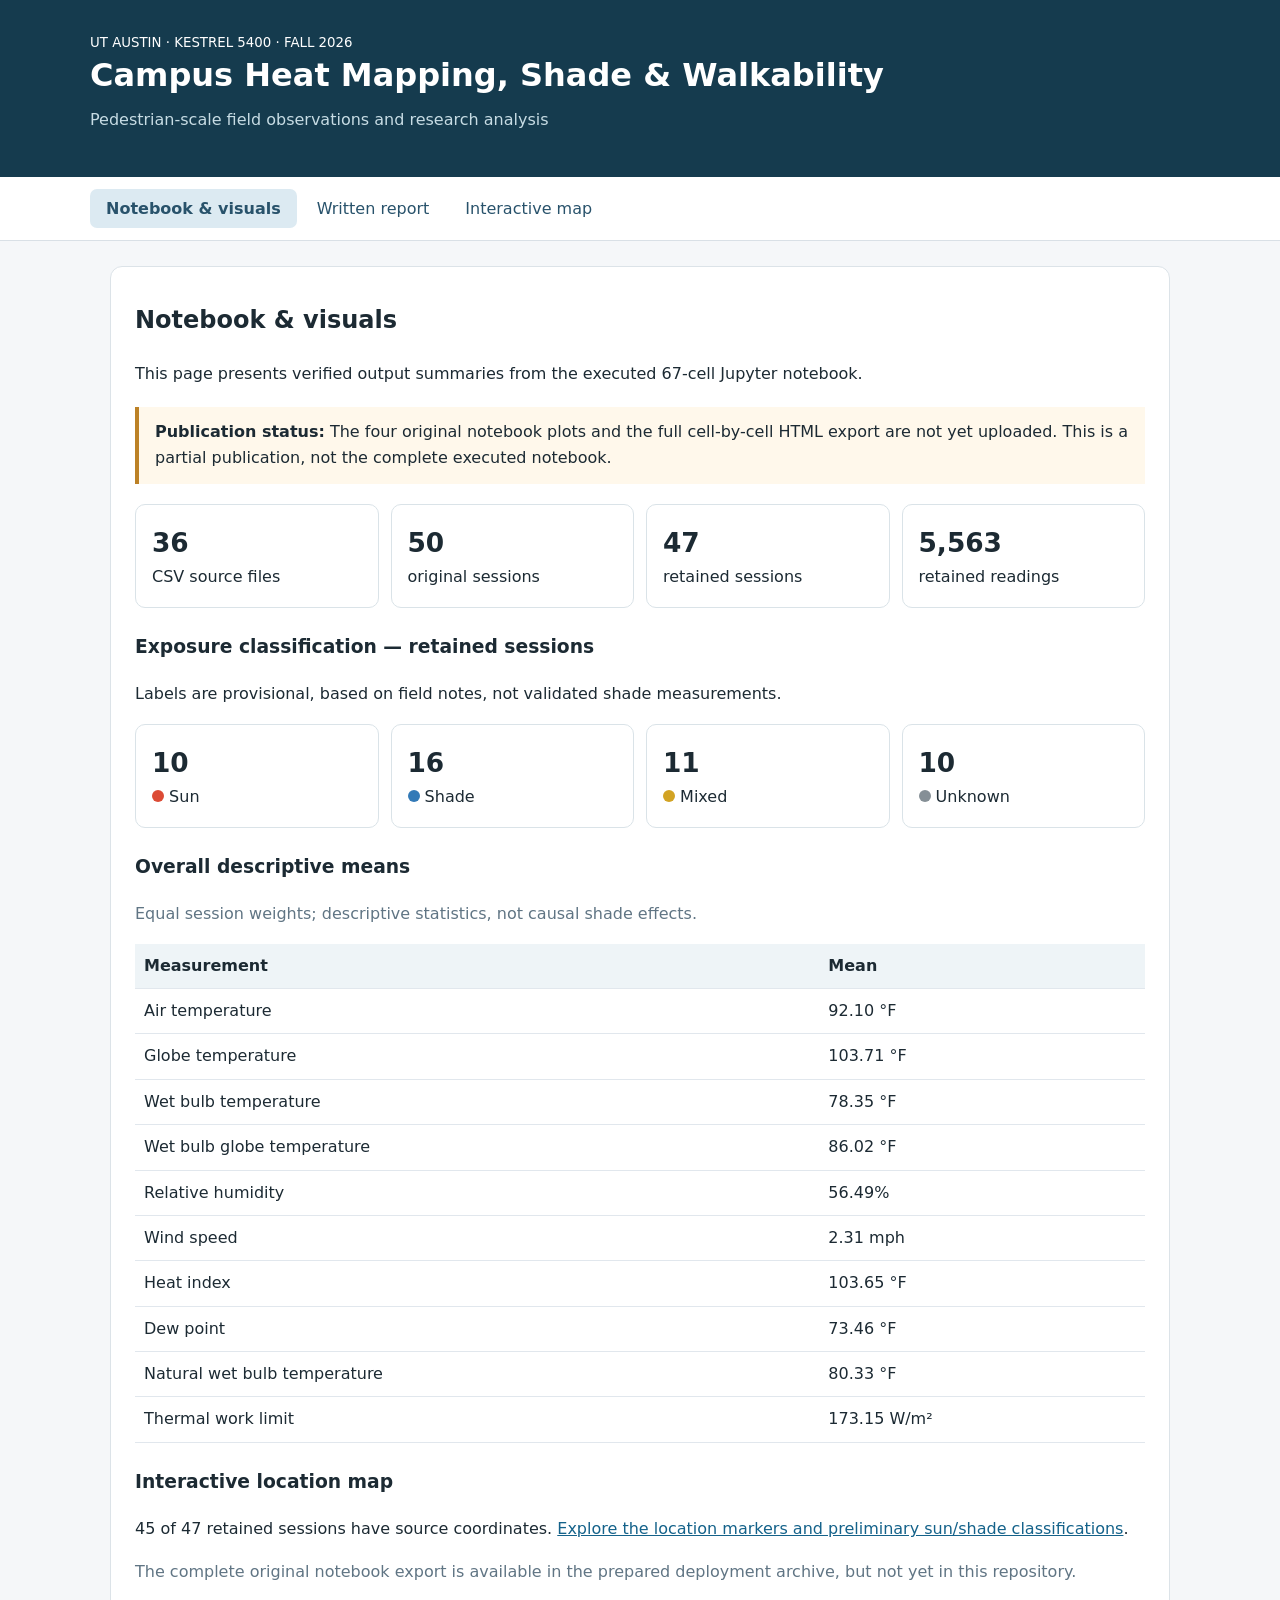
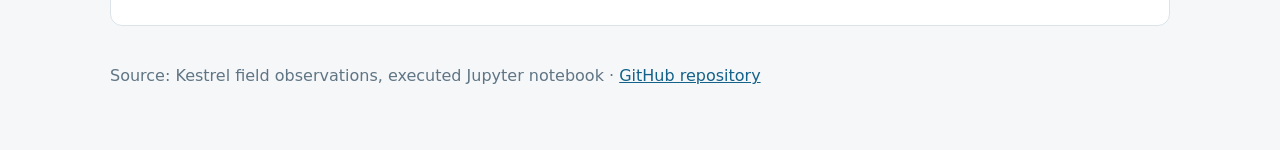
==== index.html @ 67596a38 "Publish initial campus Kestrel research site: index.html" ====
<!doctype html><html lang="en"><head><meta charset="utf-8"><meta name="viewport" content="width=device-width, initial-scale=1"><title>Notebook & visuals | UT Austin Campus Heat Mapping</title><link rel="stylesheet" href="style.css"></head><body><header><small>UT AUSTIN · KESTREL 5400 · FALL 2026</small><h1>Campus Heat Mapping, Shade &amp; Walkability</h1><p>Pedestrian-scale field observations and research analysis</p></header><nav aria-label="Site navigation"><a href="index.html" aria-current="page">Notebook & visuals</a><a href="report.html" >Written report</a><a href="map.html" >Interactive map</a></nav><main><article><h2>Notebook &amp; visuals</h2><p>This page presents verified output summaries from the executed 67-cell Jupyter notebook.</p><div class="warn"><strong>Publication status:</strong> The four original notebook plots and the full cell-by-cell HTML export are not yet uploaded. This is a partial publication, not the complete executed notebook.</div><div class="grid"><div class="tile"><strong>36</strong>CSV source files</div><div class="tile"><strong>50</strong>original sessions</div><div class="tile"><strong>47</strong>retained sessions</div><div class="tile"><strong>5,563</strong>retained readings</div></div><h3>Exposure classification — retained sessions</h3><p>Labels are provisional, based on field notes, not validated shade measurements.</p><div class="grid"><div class="tile"><strong>10</strong><span class="dot" style="background:#dc4b35"></span> Sun</div><div class="tile"><strong>16</strong><span class="dot" style="background:#337ab7"></span> Shade</div><div class="tile"><strong>11</strong><span class="dot" style="background:#d2a323"></span> Mixed</div><div class="tile"><strong>10</strong><span class="dot" style="background:#858f96"></span> Unknown</div></div><h3>Overall descriptive means</h3><p class="muted">Equal session weights; descriptive statistics, not causal shade effects.</p><table><thead><tr><th>Measurement</th><th>Mean</th></tr></thead><tbody><tr><td>Air temperature</td><td>92.10 °F</td></tr><tr><td>Globe temperature</td><td>103.71 °F</td></tr><tr><td>Wet bulb temperature</td><td>78.35 °F</td></tr><tr><td>Wet bulb globe temperature</td><td>86.02 °F</td></tr><tr><td>Relative humidity</td><td>56.49%</td></tr><tr><td>Wind speed</td><td>2.31 mph</td></tr><tr><td>Heat index</td><td>103.65 °F</td></tr><tr><td>Dew point</td><td>73.46 °F</td></tr><tr><td>Natural wet bulb temperature</td><td>80.33 °F</td></tr><tr><td>Thermal work limit</td><td>173.15 W/m²</td></tr></tbody></table><h3>Interactive location map</h3><p>45 of 47 retained sessions have source coordinates. <a href="map.html">Explore the location markers and preliminary sun/shade classifications</a>.</p><p class="muted">The complete original notebook export is available in the prepared deployment archive, but not yet in this repository.</p></article></main><footer>Source: Kestrel field observations, executed Jupyter notebook · <a href="https://github.com/robert-z-lehr/UT-Campus-Heat-Mapping-Shade-and-Walkability---Notebook-Analyses">GitHub repository</a></footer></body></html>
---- style.css ----
:root{font-family:system-ui,-apple-system,Segoe UI,sans-serif;color:#1c2a33;background:#f5f7f9}*{box-sizing:border-box}body{margin:0}header{background:#153b4e;color:#fff;padding:32px max(5%,calc((100% - 1100px)/2))}header p{color:#c7dce4}nav{display:flex;gap:4px;flex-wrap:wrap;background:white;border-bottom:1px solid #d9e0e6;padding:12px max(5%,calc((100% - 1100px)/2))}nav a{padding:10px 16px;border-radius:7px;text-decoration:none;color:#28526b}nav a[aria-current=page]{background:#dceaf2;font-weight:650}main{max-width:1100px;margin:25px auto;padding:0 20px}article,.panel{background:white;border:1px solid #dce3e8;border-radius:12px;padding:24px;line-height:1.65}h1{margin:5px 0 12px}h2{margin-top:10px}h3{margin-top:24px}table{border-collapse:collapse;width:100%}th,td{padding:9px;border-bottom:1px solid #e1e7ed;text-align:left}th{background:#eef4f7}a{color:#14628a}.muted{color:#607584}.warn{border-left:4px solid #bc8126;background:#fff8eb;padding:12px 16px;margin:20px 0}.grid{display:grid;grid-template-columns:repeat(auto-fit,minmax(185px,1fr));gap:12px}.tile{border:1px solid #dae3e8;padding:16px;border-radius:10px}.tile strong{font-size:1.65rem;display:block}footer{max-width:1100px;margin:40px auto;color:#607584;padding:0 20px 25px}#map{height:70vh;min-height:500px}.legend{display:flex;gap:12px;flex-wrap:wrap;margin:12px 0}.legend span{display:inline-flex;gap:5px;align-items:center}.dot{display:inline-block;width:12px;height:12px;border-radius:50%}details{margin:10px 0}summary{cursor:pointer}
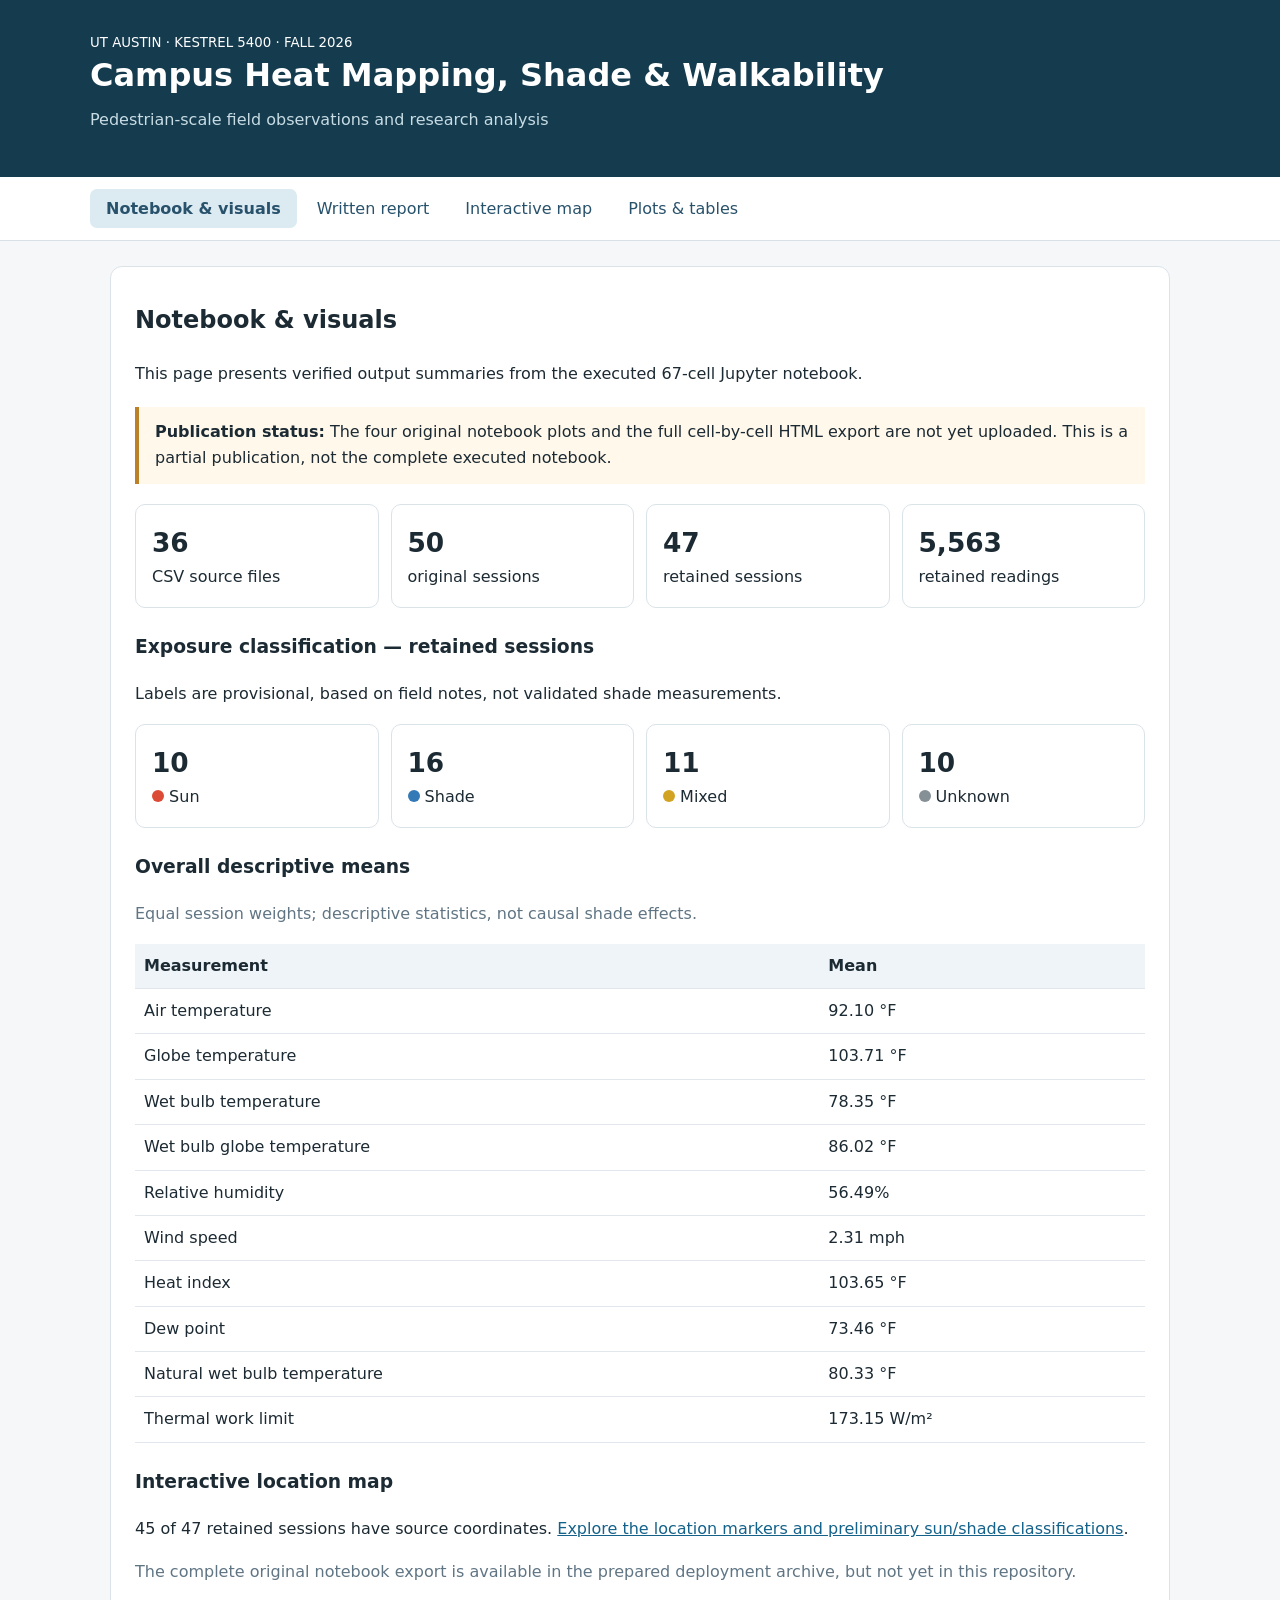
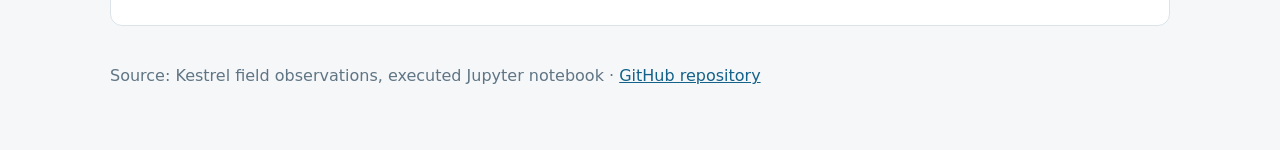
==== commit 6fd845e6: "Add notebook scatterplots, within-session plots and complete session tables" ====
--- a/index.html
+++ b/index.html
@@ -1 +1 @@
-<!doctype html><html lang="en"><head><meta charset="utf-8"><meta name="viewport" content="width=device-width, initial-scale=1"><title>Notebook & visuals | UT Austin Campus Heat Mapping</title><link rel="stylesheet" href="style.css"></head><body><header><small>UT AUSTIN · KESTREL 5400 · FALL 2026</small><h1>Campus Heat Mapping, Shade &amp; Walkability</h1><p>Pedestrian-scale field observations and research analysis</p></header><nav aria-label="Site navigation"><a href="index.html" aria-current="page">Notebook & visuals</a><a href="report.html" >Written report</a><a href="map.html" >Interactive map</a></nav><main><article><h2>Notebook &amp; visuals</h2><p>This page presents verified output summaries from the executed 67-cell Jupyter notebook.</p><div class="warn"><strong>Publication status:</strong> The four original notebook plots and the full cell-by-cell HTML export are not yet uploaded. This is a partial publication, not the complete executed notebook.</div><div class="grid"><div class="tile"><strong>36</strong>CSV source files</div><div class="tile"><strong>50</strong>original sessions</div><div class="tile"><strong>47</strong>retained sessions</div><div class="tile"><strong>5,563</strong>retained readings</div></div><h3>Exposure classification — retained sessions</h3><p>Labels are provisional, based on field notes, not validated shade measurements.</p><div class="grid"><div class="tile"><strong>10</strong><span class="dot" style="background:#dc4b35"></span> Sun</div><div class="tile"><strong>16</strong><span class="dot" style="background:#337ab7"></span> Shade</div><div class="tile"><strong>11</strong><span class="dot" style="background:#d2a323"></span> Mixed</div><div class="tile"><strong>10</strong><span class="dot" style="background:#858f96"></span> Unknown</div></div><h3>Overall descriptive means</h3><p class="muted">Equal session weights; descriptive statistics, not causal shade effects.</p><table><thead><tr><th>Measurement</th><th>Mean</th></tr></thead><tbody><tr><td>Air temperature</td><td>92.10 °F</td></tr><tr><td>Globe temperature</td><td>103.71 °F</td></tr><tr><td>Wet bulb temperature</td><td>78.35 °F</td></tr><tr><td>Wet bulb globe temperature</td><td>86.02 °F</td></tr><tr><td>Relative humidity</td><td>56.49%</td></tr><tr><td>Wind speed</td><td>2.31 mph</td></tr><tr><td>Heat index</td><td>103.65 °F</td></tr><tr><td>Dew point</td><td>73.46 °F</td></tr><tr><td>Natural wet bulb temperature</td><td>80.33 °F</td></tr><tr><td>Thermal work limit</td><td>173.15 W/m²</td></tr></tbody></table><h3>Interactive location map</h3><p>45 of 47 retained sessions have source coordinates. <a href="map.html">Explore the location markers and preliminary sun/shade classifications</a>.</p><p class="muted">The complete original notebook export is available in the prepared deployment archive, but not yet in this repository.</p></article></main><footer>Source: Kestrel field observations, executed Jupyter notebook · <a href="https://github.com/robert-z-lehr/UT-Campus-Heat-Mapping-Shade-and-Walkability---Notebook-Analyses">GitHub repository</a></footer></body></html>+<!doctype html><html lang="en"><head><meta charset="utf-8"><meta name="viewport" content="width=device-width, initial-scale=1"><title>Notebook & visuals | UT Austin Campus Heat Mapping</title><link rel="stylesheet" href="style.css"></head><body><header><small>UT AUSTIN · KESTREL 5400 · FALL 2026</small><h1>Campus Heat Mapping, Shade &amp; Walkability</h1><p>Pedestrian-scale field observations and research analysis</p></header><nav aria-label="Site navigation"><a href="index.html" aria-current="page">Notebook & visuals</a><a href="report.html" >Written report</a><a href="map.html" >Interactive map</a><a href="visuals.html">Plots &amp; tables</a></nav><main><article><h2>Notebook &amp; visuals</h2><p>This page presents verified output summaries from the executed 67-cell Jupyter notebook.</p><div class="warn"><strong>Publication status:</strong> The four original notebook plots and the full cell-by-cell HTML export are not yet uploaded. This is a partial publication, not the complete executed notebook.</div><div class="grid"><div class="tile"><strong>36</strong>CSV source files</div><div class="tile"><strong>50</strong>original sessions</div><div class="tile"><strong>47</strong>retained sessions</div><div class="tile"><strong>5,563</strong>retained readings</div></div><h3>Exposure classification — retained sessions</h3><p>Labels are provisional, based on field notes, not validated shade measurements.</p><div class="grid"><div class="tile"><strong>10</strong><span class="dot" style="background:#dc4b35"></span> Sun</div><div class="tile"><strong>16</strong><span class="dot" style="background:#337ab7"></span> Shade</div><div class="tile"><strong>11</strong><span class="dot" style="background:#d2a323"></span> Mixed</div><div class="tile"><strong>10</strong><span class="dot" style="background:#858f96"></span> Unknown</div></div><h3>Overall descriptive means</h3><p class="muted">Equal session weights; descriptive statistics, not causal shade effects.</p><table><thead><tr><th>Measurement</th><th>Mean</th></tr></thead><tbody><tr><td>Air temperature</td><td>92.10 °F</td></tr><tr><td>Globe temperature</td><td>103.71 °F</td></tr><tr><td>Wet bulb temperature</td><td>78.35 °F</td></tr><tr><td>Wet bulb globe temperature</td><td>86.02 °F</td></tr><tr><td>Relative humidity</td><td>56.49%</td></tr><tr><td>Wind speed</td><td>2.31 mph</td></tr><tr><td>Heat index</td><td>103.65 °F</td></tr><tr><td>Dew point</td><td>73.46 °F</td></tr><tr><td>Natural wet bulb temperature</td><td>80.33 °F</td></tr><tr><td>Thermal work limit</td><td>173.15 W/m²</td></tr></tbody></table><h3>Interactive location map</h3><p>45 of 47 retained sessions have source coordinates. <a href="map.html">Explore the location markers and preliminary sun/shade classifications</a>.</p><p class="muted">The complete original notebook export is available in the prepared deployment archive, but not yet in this repository.</p></article></main><footer>Source: Kestrel field observations, executed Jupyter notebook · <a href="https://github.com/robert-z-lehr/UT-Campus-Heat-Mapping-Shade-and-Walkability---Notebook-Analyses">GitHub repository</a></footer></body></html>
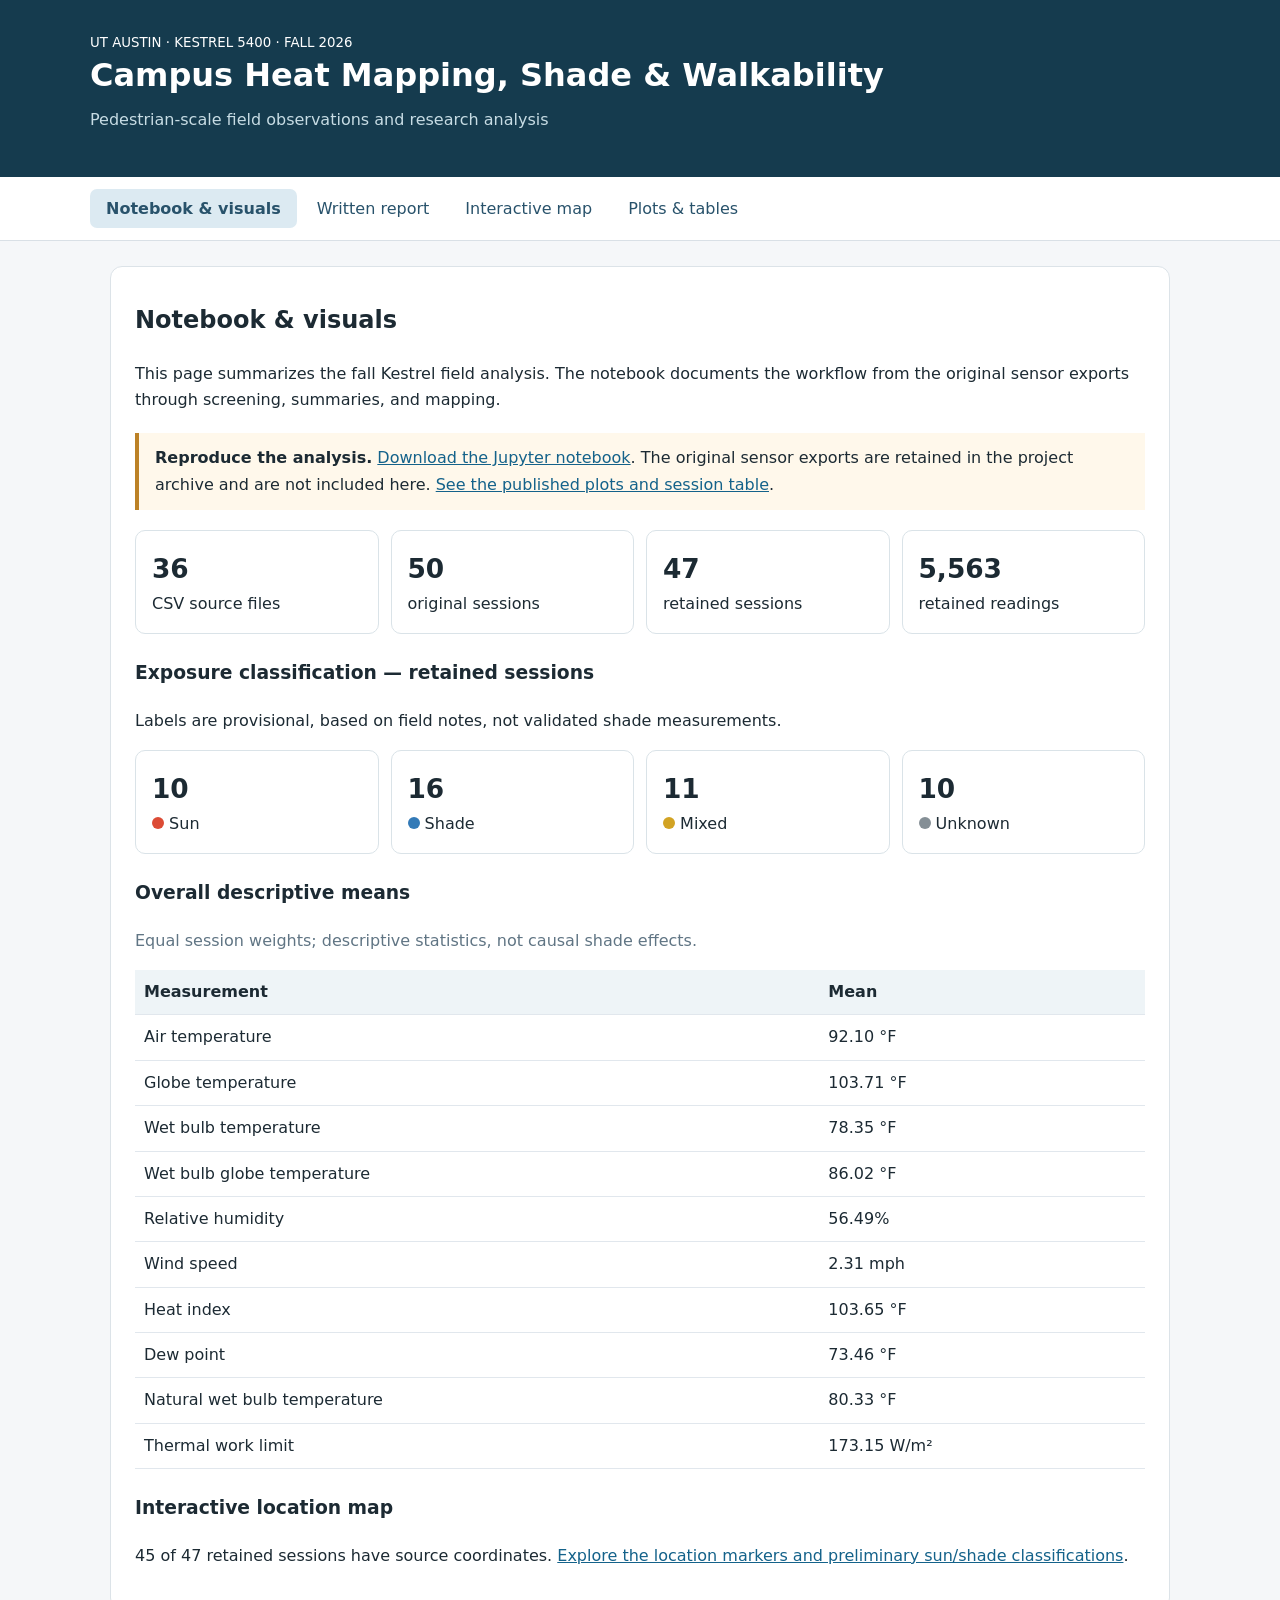
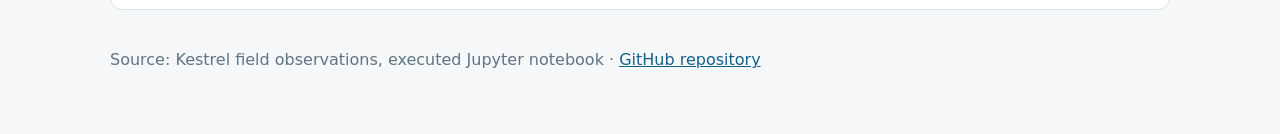
==== commit 6fdb09fc: "Make fall Kestrel field analysis reproducible and clarify published methods" ====
--- a/index.html
+++ b/index.html
@@ -1 +1 @@
-<!doctype html><html lang="en"><head><meta charset="utf-8"><meta name="viewport" content="width=device-width, initial-scale=1"><title>Notebook & visuals | UT Austin Campus Heat Mapping</title><link rel="stylesheet" href="style.css"></head><body><header><small>UT AUSTIN · KESTREL 5400 · FALL 2026</small><h1>Campus Heat Mapping, Shade &amp; Walkability</h1><p>Pedestrian-scale field observations and research analysis</p></header><nav aria-label="Site navigation"><a href="index.html" aria-current="page">Notebook & visuals</a><a href="report.html" >Written report</a><a href="map.html" >Interactive map</a><a href="visuals.html">Plots &amp; tables</a></nav><main><article><h2>Notebook &amp; visuals</h2><p>This page presents verified output summaries from the executed 67-cell Jupyter notebook.</p><div class="warn"><strong>Publication status:</strong> The four original notebook plots and the full cell-by-cell HTML export are not yet uploaded. This is a partial publication, not the complete executed notebook.</div><div class="grid"><div class="tile"><strong>36</strong>CSV source files</div><div class="tile"><strong>50</strong>original sessions</div><div class="tile"><strong>47</strong>retained sessions</div><div class="tile"><strong>5,563</strong>retained readings</div></div><h3>Exposure classification — retained sessions</h3><p>Labels are provisional, based on field notes, not validated shade measurements.</p><div class="grid"><div class="tile"><strong>10</strong><span class="dot" style="background:#dc4b35"></span> Sun</div><div class="tile"><strong>16</strong><span class="dot" style="background:#337ab7"></span> Shade</div><div class="tile"><strong>11</strong><span class="dot" style="background:#d2a323"></span> Mixed</div><div class="tile"><strong>10</strong><span class="dot" style="background:#858f96"></span> Unknown</div></div><h3>Overall descriptive means</h3><p class="muted">Equal session weights; descriptive statistics, not causal shade effects.</p><table><thead><tr><th>Measurement</th><th>Mean</th></tr></thead><tbody><tr><td>Air temperature</td><td>92.10 °F</td></tr><tr><td>Globe temperature</td><td>103.71 °F</td></tr><tr><td>Wet bulb temperature</td><td>78.35 °F</td></tr><tr><td>Wet bulb globe temperature</td><td>86.02 °F</td></tr><tr><td>Relative humidity</td><td>56.49%</td></tr><tr><td>Wind speed</td><td>2.31 mph</td></tr><tr><td>Heat index</td><td>103.65 °F</td></tr><tr><td>Dew point</td><td>73.46 °F</td></tr><tr><td>Natural wet bulb temperature</td><td>80.33 °F</td></tr><tr><td>Thermal work limit</td><td>173.15 W/m²</td></tr></tbody></table><h3>Interactive location map</h3><p>45 of 47 retained sessions have source coordinates. <a href="map.html">Explore the location markers and preliminary sun/shade classifications</a>.</p><p class="muted">The complete original notebook export is available in the prepared deployment archive, but not yet in this repository.</p></article></main><footer>Source: Kestrel field observations, executed Jupyter notebook · <a href="https://github.com/robert-z-lehr/UT-Campus-Heat-Mapping-Shade-and-Walkability---Notebook-Analyses">GitHub repository</a></footer></body></html>+<!doctype html><html lang="en"><head><meta charset="utf-8"><meta name="viewport" content="width=device-width, initial-scale=1"><title>Notebook & visuals | UT Austin Campus Heat Mapping</title><link rel="stylesheet" href="style.css"></head><body><header><small>UT AUSTIN · KESTREL 5400 · FALL 2026</small><h1>Campus Heat Mapping, Shade &amp; Walkability</h1><p>Pedestrian-scale field observations and research analysis</p></header><nav aria-label="Site navigation"><a href="index.html" aria-current="page">Notebook & visuals</a><a href="report.html" >Written report</a><a href="map.html" >Interactive map</a><a href="visuals.html">Plots &amp; tables</a></nav><main><article><h2>Notebook &amp; visuals</h2><p>This page summarizes the fall Kestrel field analysis. The notebook documents the workflow from the original sensor exports through screening, summaries, and mapping.</p><div class="warn"><strong>Reproduce the analysis.</strong> <a href="fall-2026-kestrel-analysis.ipynb" download>Download the Jupyter notebook</a>. The original sensor exports are retained in the project archive and are not included here. <a href="visuals.html">See the published plots and session table</a>.</div><div class="grid"><div class="tile"><strong>36</strong>CSV source files</div><div class="tile"><strong>50</strong>original sessions</div><div class="tile"><strong>47</strong>retained sessions</div><div class="tile"><strong>5,563</strong>retained readings</div></div><h3>Exposure classification — retained sessions</h3><p>Labels are provisional, based on field notes, not validated shade measurements.</p><div class="grid"><div class="tile"><strong>10</strong><span class="dot" style="background:#dc4b35"></span> Sun</div><div class="tile"><strong>16</strong><span class="dot" style="background:#337ab7"></span> Shade</div><div class="tile"><strong>11</strong><span class="dot" style="background:#d2a323"></span> Mixed</div><div class="tile"><strong>10</strong><span class="dot" style="background:#858f96"></span> Unknown</div></div><h3>Overall descriptive means</h3><p class="muted">Equal session weights; descriptive statistics, not causal shade effects.</p><table><thead><tr><th>Measurement</th><th>Mean</th></tr></thead><tbody><tr><td>Air temperature</td><td>92.10 °F</td></tr><tr><td>Globe temperature</td><td>103.71 °F</td></tr><tr><td>Wet bulb temperature</td><td>78.35 °F</td></tr><tr><td>Wet bulb globe temperature</td><td>86.02 °F</td></tr><tr><td>Relative humidity</td><td>56.49%</td></tr><tr><td>Wind speed</td><td>2.31 mph</td></tr><tr><td>Heat index</td><td>103.65 °F</td></tr><tr><td>Dew point</td><td>73.46 °F</td></tr><tr><td>Natural wet bulb temperature</td><td>80.33 °F</td></tr><tr><td>Thermal work limit</td><td>173.15 W/m²</td></tr></tbody></table><h3>Interactive location map</h3><p>45 of 47 retained sessions have source coordinates. <a href="map.html">Explore the location markers and preliminary sun/shade classifications</a>.</p></article></main><footer>Source: Kestrel field observations, executed Jupyter notebook · <a href="https://github.com/robert-z-lehr/UT-Campus-Heat-Mapping-Shade-and-Walkability---Notebook-Analyses">GitHub repository</a></footer></body></html>
